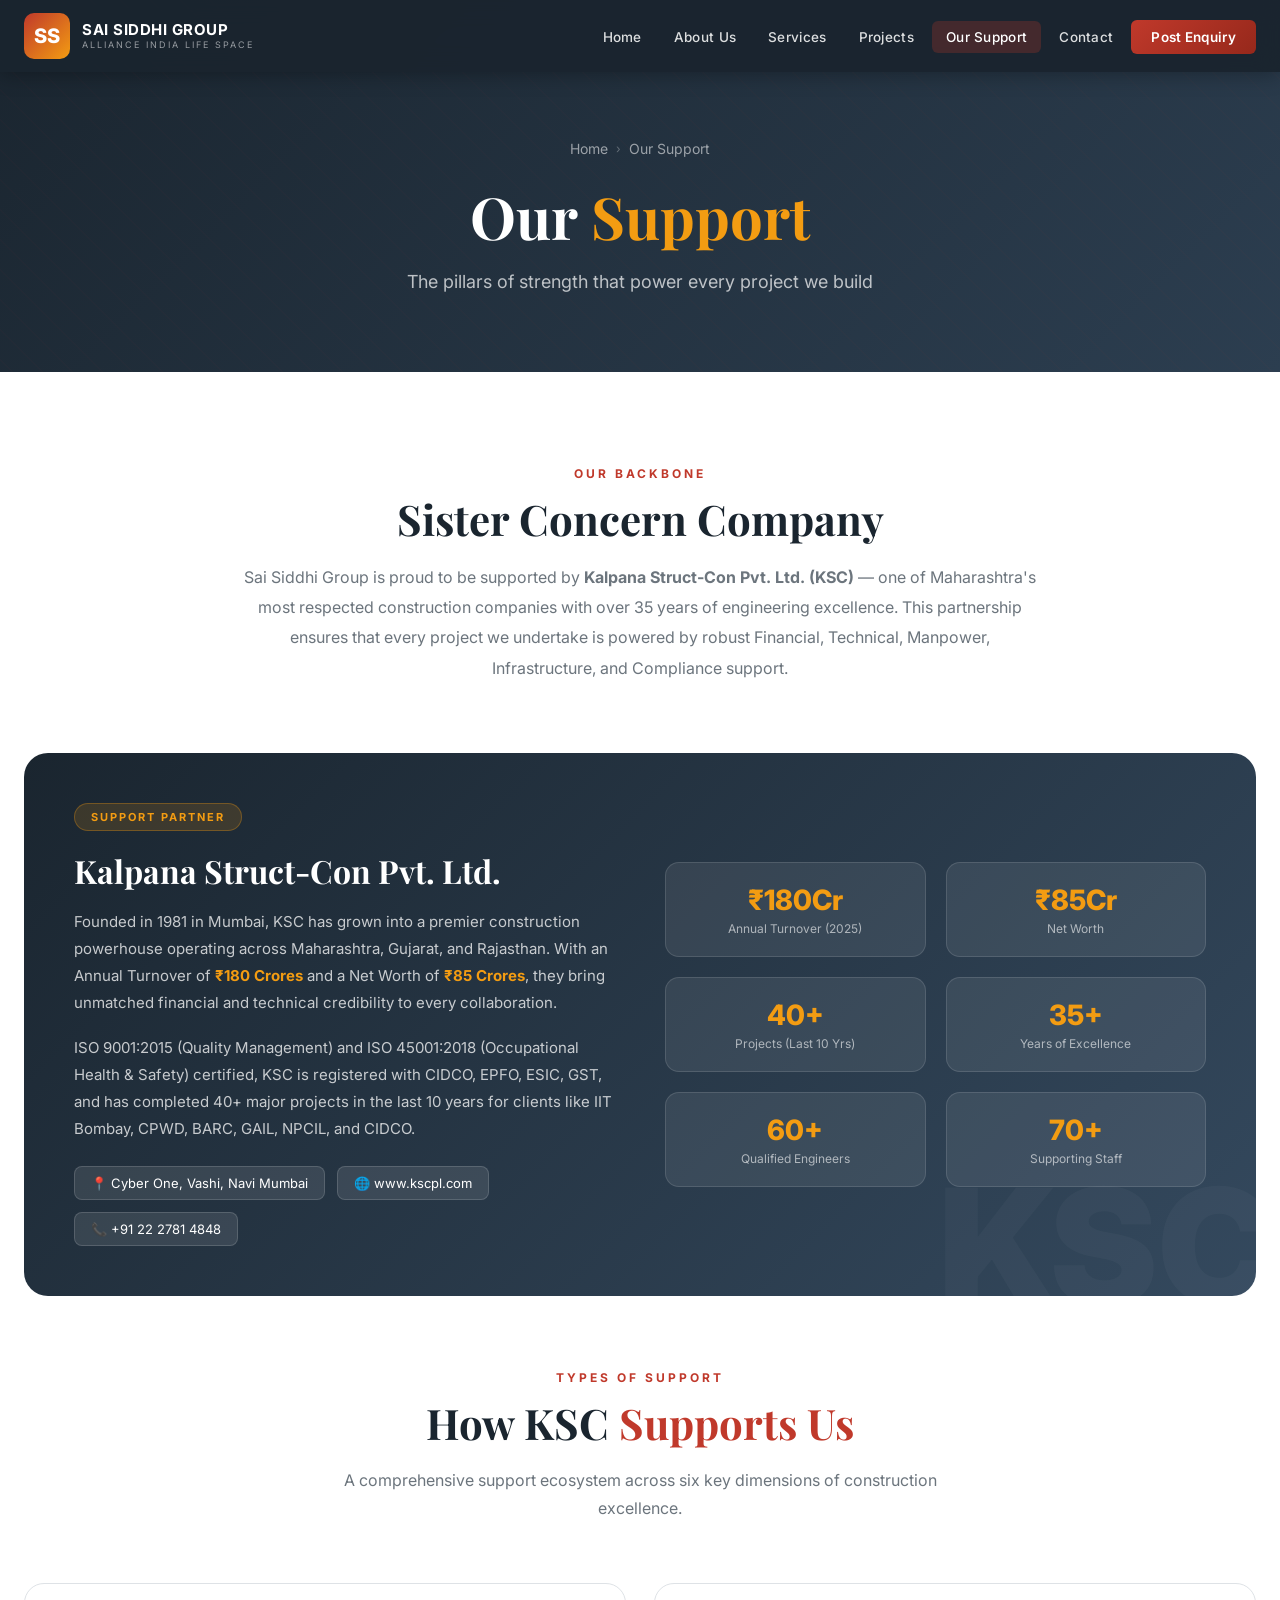
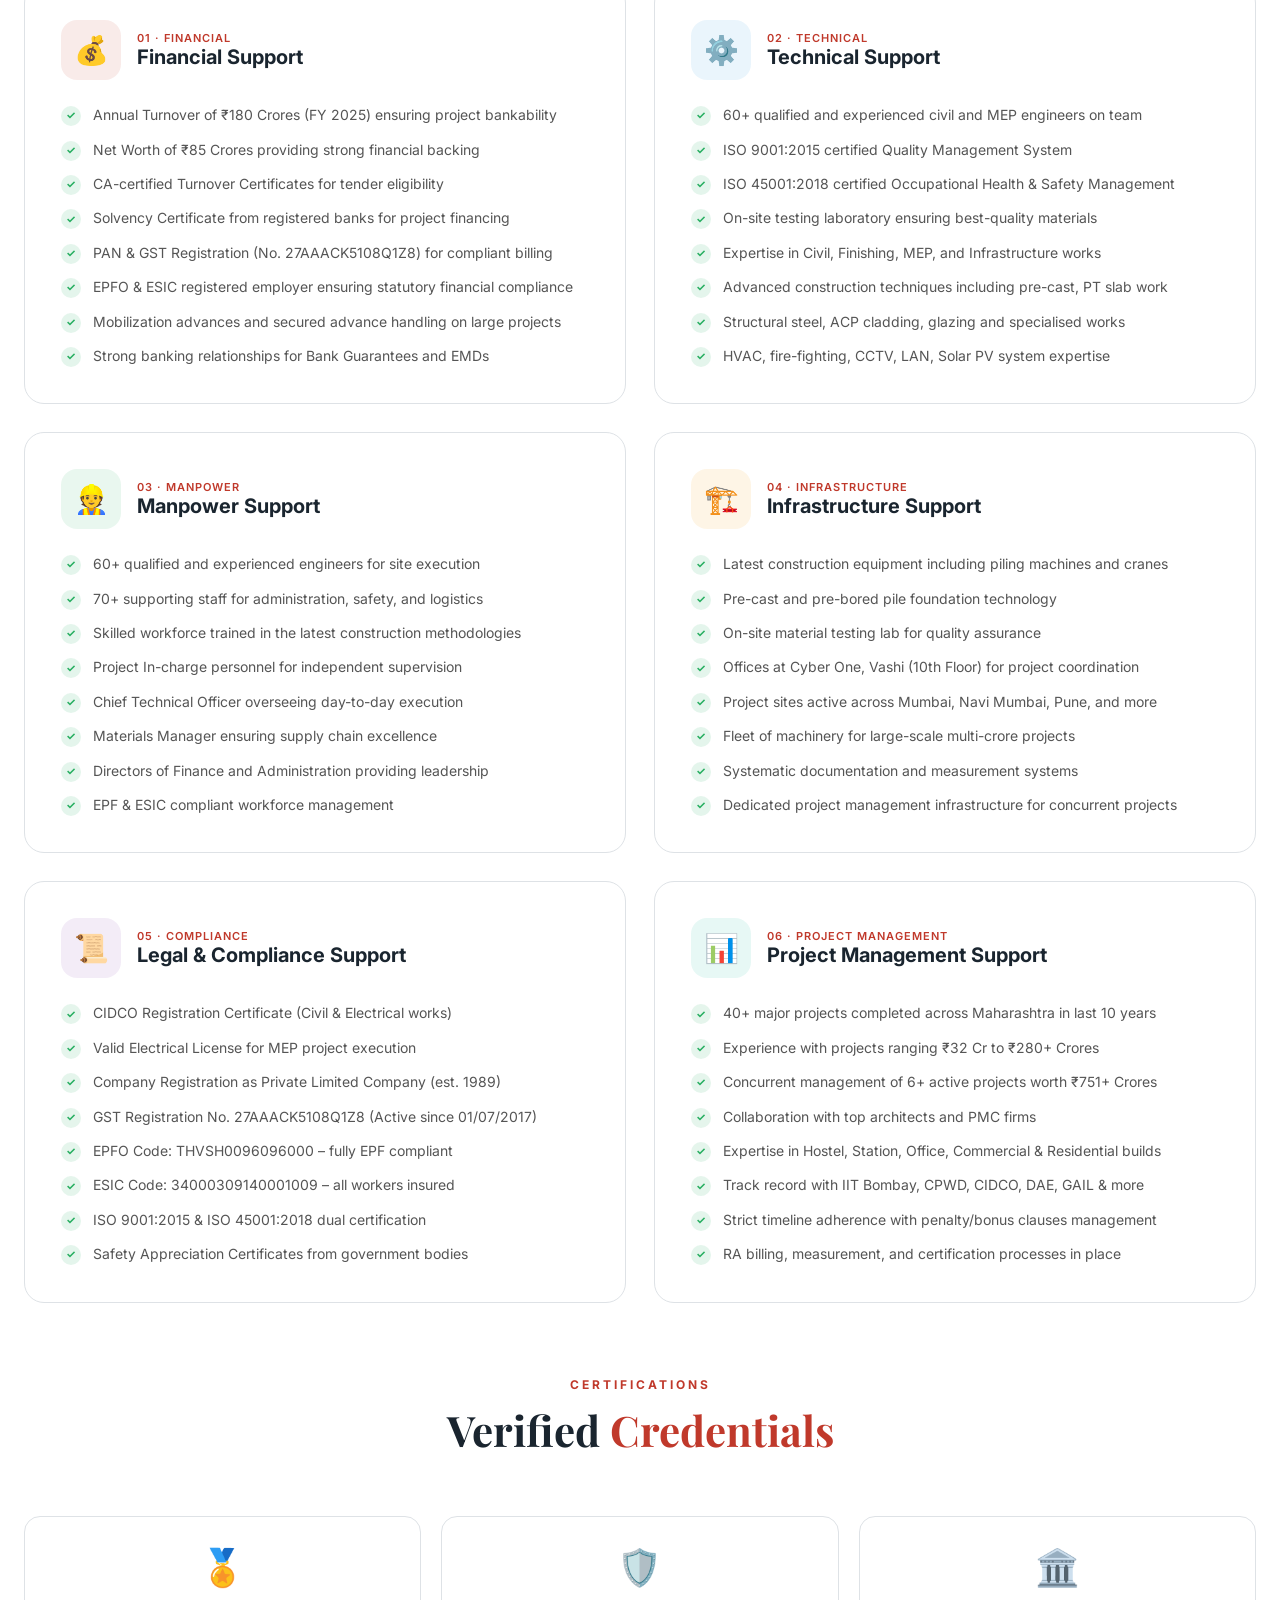
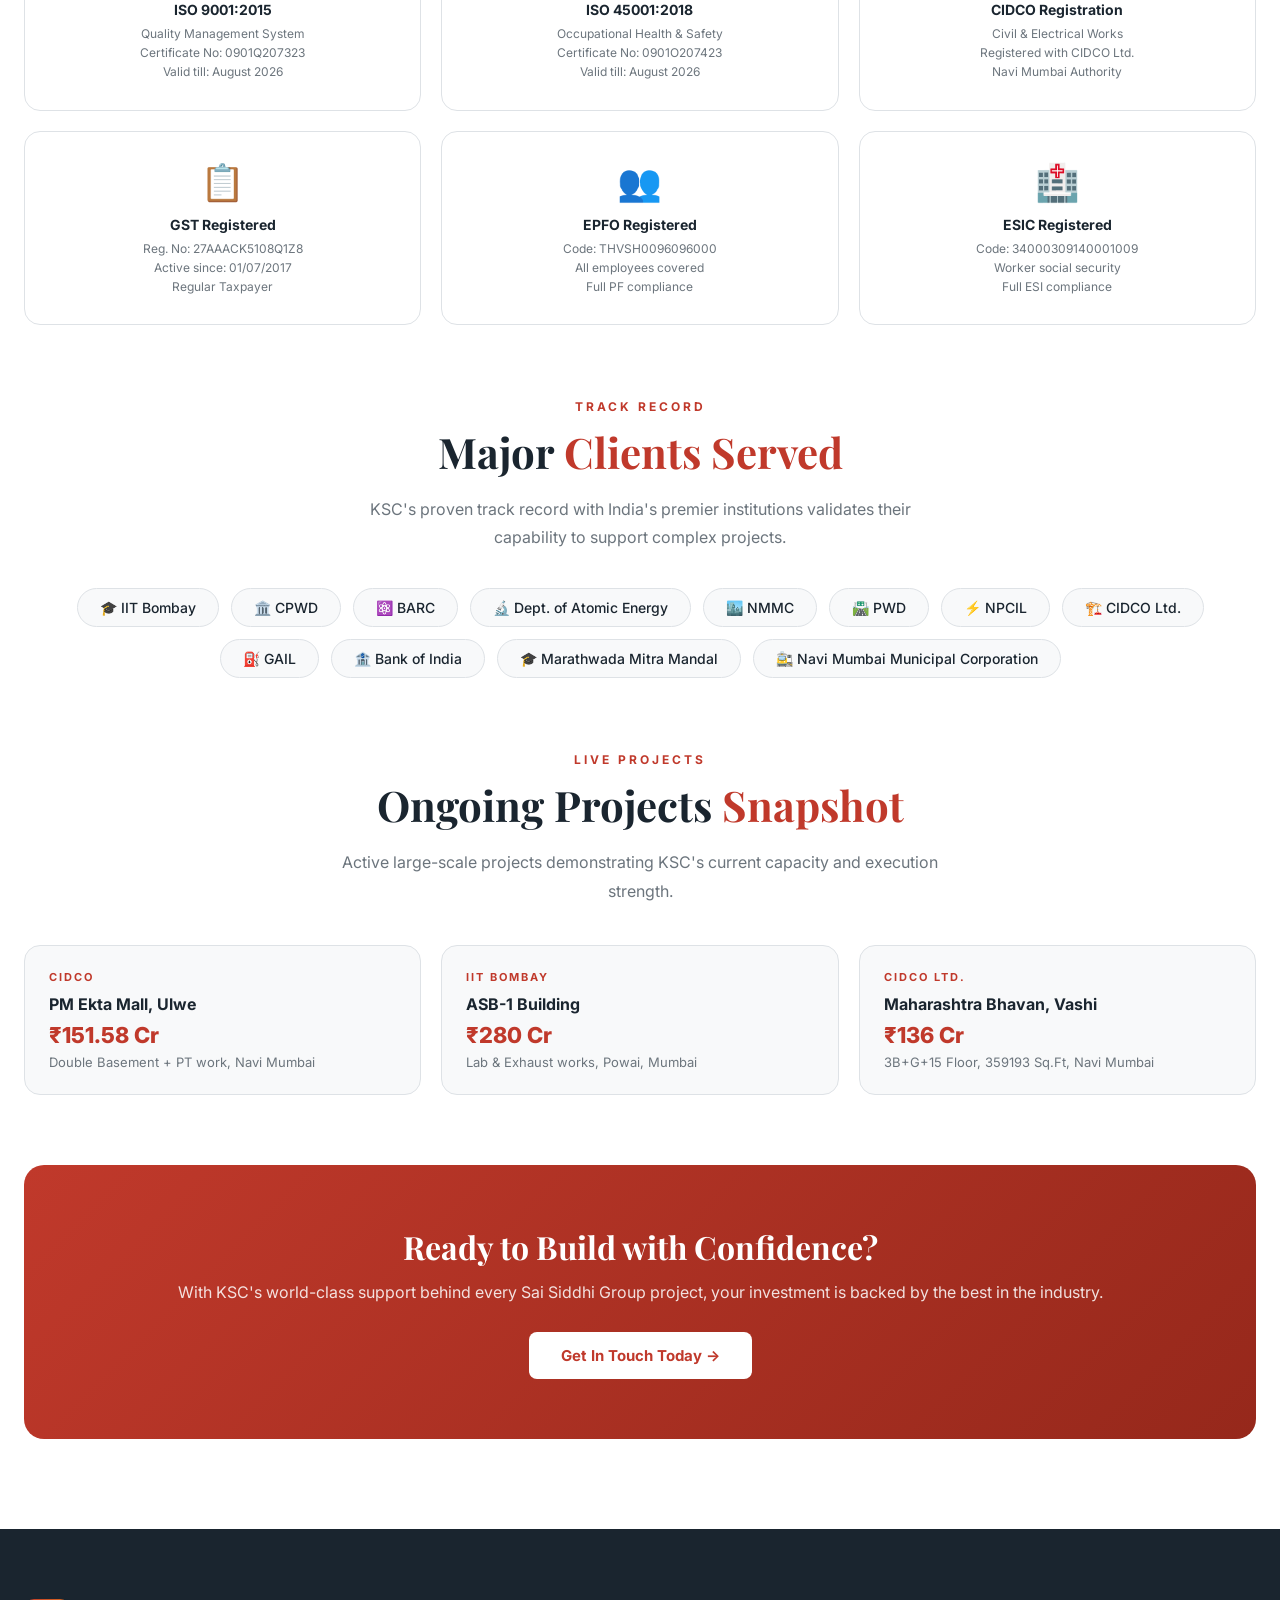
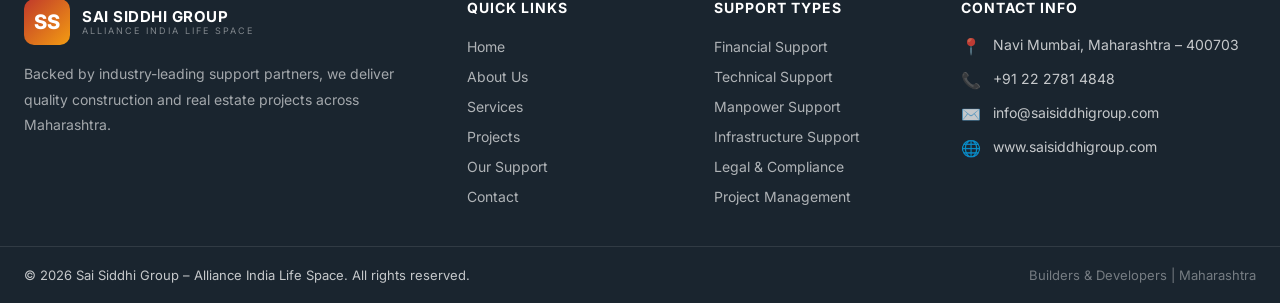
==== our-support.html @ 4871eac8 "initial" ====
<!DOCTYPE html>
<html lang="en">

<head>
  <meta charset="UTF-8" />
  <meta name="viewport" content="width=device-width, initial-scale=1.0" />
  <title>Our Support – Sai Siddhi Group</title>
  <meta name="description"
    content="Discover the world-class support backing Sai Siddhi Group – Kalpana Struct-Con Pvt. Ltd. provides Financial, Technical, Manpower, and Infrastructure support." />
  <link rel="stylesheet" href="style.css" />
</head>

<body>

  <!-- NAVBAR -->
  <nav class="navbar">
    <div class="nav-container">
      <a href="index.html" class="nav-logo">
        <div class="nav-logo-icon">SS</div>
        <div class="nav-logo-text">
          <span>SAI SIDDHI GROUP</span>
          <span>Alliance India Life Space</span>
        </div>
      </a>
      <ul class="nav-links">
        <li><a href="index.html">Home</a></li>
        <li><a href="index.html#about">About Us</a></li>
        <li><a href="index.html#services">Services</a></li>
        <li><a href="index.html#projects">Projects</a></li>
        <li><a href="our-support.html" class="active">Our Support</a></li>
        <li><a href="index.html#contact">Contact</a></li>
        <li><a href="index.html#contact" class="nav-btn">Post Enquiry</a></li>
      </ul>
    </div>
  </nav>

  <!-- PAGE HEADER -->
  <div class="page-header">
    <div class="breadcrumb">
      <a href="index.html">Home</a>
      <span>›</span>
      <a href="#">Our Support</a>
    </div>
    <h1>Our <span style="color:var(--accent);">Support</span></h1>
    <p>The pillars of strength that power every project we build</p>
  </div>

  <!-- INTRO -->
  <section class="section">
    <div class="container">
      <div class="support-intro">
        <div class="section-tag">Our Backbone</div>
        <h2 class="section-title">Sister Concern Company</span></h2>
        <p style="font-size:16px;color:var(--gray);line-height:1.9;margin-top:12px;">
          Sai Siddhi Group is proud to be supported by <strong>Kalpana Struct-Con Pvt. Ltd. (KSC)</strong> — one of
          Maharashtra's most respected construction companies with over 35 years of engineering excellence. This
          partnership ensures that every project we undertake is powered by robust Financial, Technical, Manpower,
          Infrastructure, and Compliance support.
        </p>
      </div>

      <!-- KSC HERO CARD -->
      <div class="ksc-hero">
        <div>
          <div
            style="display:inline-flex;align-items:center;gap:8px;background:rgba(243,156,18,0.15);border:1px solid rgba(243,156,18,0.3);border-radius:30px;padding:6px 16px;margin-bottom:18px;">
            <span
              style="font-size:11px;color:var(--accent);font-weight:700;letter-spacing:2px;text-transform:uppercase;">Support
              Partner</span>
          </div>
          <h2>Kalpana Struct-Con Pvt. Ltd.</h2>
          <p style="margin:12px 0 18px;">
            Founded in 1981 in Mumbai, KSC has grown into a premier construction powerhouse operating across
            Maharashtra, Gujarat, and Rajasthan. With an Annual Turnover of <strong style="color:var(--accent);">₹180
              Crores</strong> and a Net Worth of <strong style="color:var(--accent);">₹85 Crores</strong>, they bring
            unmatched financial and technical credibility to every collaboration.
          </p>
          <p>ISO 9001:2015 (Quality Management) and ISO 45001:2018 (Occupational Health &amp; Safety) certified, KSC is
            registered with CIDCO, EPFO, ESIC, GST, and has completed 40+ major projects in the last 10 years for
            clients like IIT Bombay, CPWD, BARC, GAIL, NPCIL, and CIDCO.</p>
          <div style="margin-top:24px;display:flex;gap:12px;flex-wrap:wrap;">
            <div
              style="background:rgba(255,255,255,0.1);border:1px solid rgba(255,255,255,0.15);border-radius:8px;padding:8px 16px;font-size:13px;">
              📍 Cyber One, Vashi, Navi Mumbai</div>
            <div
              style="background:rgba(255,255,255,0.1);border:1px solid rgba(255,255,255,0.15);border-radius:8px;padding:8px 16px;font-size:13px;">
              🌐 www.kscpl.com</div>
            <div
              style="background:rgba(255,255,255,0.1);border:1px solid rgba(255,255,255,0.15);border-radius:8px;padding:8px 16px;font-size:13px;">
              📞 +91 22 2781 4848</div>
          </div>
        </div>
        <div class="ksc-stats">
          <div class="ksc-stat">
            <div class="val">₹180Cr</div>
            <div class="lbl">Annual Turnover (2025)</div>
          </div>
          <div class="ksc-stat">
            <div class="val">₹85Cr</div>
            <div class="lbl">Net Worth</div>
          </div>
          <div class="ksc-stat">
            <div class="val">40+</div>
            <div class="lbl">Projects (Last 10 Yrs)</div>
          </div>
          <div class="ksc-stat">
            <div class="val">35+</div>
            <div class="lbl">Years of Excellence</div>
          </div>
          <div class="ksc-stat">
            <div class="val">60+</div>
            <div class="lbl">Qualified Engineers</div>
          </div>
          <div class="ksc-stat" style="grid-column:span 1;">
            <div class="val">70+</div>
            <div class="lbl">Supporting Staff</div>
          </div>
        </div>
      </div>

      <!-- SUPPORT CARDS -->
      <div class="section-header" style="text-align:center;">
        <div class="section-tag">Types of Support</div>
        <h2 class="section-title">How KSC <span class="accent">Supports Us</span></h2>
        <p class="section-desc" style="margin:0 auto;">A comprehensive support ecosystem across six key dimensions of
          construction excellence.</p>
      </div>

      <div class="support-grid">

        <!-- 1. Financial -->
        <div class="support-card">
          <div class="support-card-header">
            <div class="support-icon red">💰</div>
            <div>
              <div class="tag">01 · Financial</div>
              <h3>Financial Support</h3>
            </div>
          </div>
          <ul class="support-items">
            <li>Annual Turnover of ₹180 Crores (FY 2025) ensuring project bankability</li>
            <li>Net Worth of ₹85 Crores providing strong financial backing</li>
            <li>CA-certified Turnover Certificates for tender eligibility</li>
            <li>Solvency Certificate from registered banks for project financing</li>
            <li>PAN &amp; GST Registration (No. 27AAACK5108Q1Z8) for compliant billing</li>
            <li>EPFO &amp; ESIC registered employer ensuring statutory financial compliance</li>
            <li>Mobilization advances and secured advance handling on large projects</li>
            <li>Strong banking relationships for Bank Guarantees and EMDs</li>
          </ul>
        </div>

        <!-- 2. Technical -->
        <div class="support-card">
          <div class="support-card-header">
            <div class="support-icon blue">⚙️</div>
            <div>
              <div class="tag">02 · Technical</div>
              <h3>Technical Support</h3>
            </div>
          </div>
          <ul class="support-items">
            <li>60+ qualified and experienced civil and MEP engineers on team</li>
            <li>ISO 9001:2015 certified Quality Management System</li>
            <li>ISO 45001:2018 certified Occupational Health &amp; Safety Management</li>
            <li>On-site testing laboratory ensuring best-quality materials</li>
            <li>Expertise in Civil, Finishing, MEP, and Infrastructure works</li>
            <li>Advanced construction techniques including pre-cast, PT slab work</li>
            <li>Structural steel, ACP cladding, glazing and specialised works</li>
            <li>HVAC, fire-fighting, CCTV, LAN, Solar PV system expertise</li>
          </ul>
        </div>

        <!-- 3. Manpower -->
        <div class="support-card">
          <div class="support-card-header">
            <div class="support-icon green">👷</div>
            <div>
              <div class="tag">03 · Manpower</div>
              <h3>Manpower Support</h3>
            </div>
          </div>
          <ul class="support-items">
            <li>60+ qualified and experienced engineers for site execution</li>
            <li>70+ supporting staff for administration, safety, and logistics</li>
            <li>Skilled workforce trained in the latest construction methodologies</li>
            <li>Project In-charge personnel for independent supervision</li>
            <li>Chief Technical Officer overseeing day-to-day execution</li>
            <li>Materials Manager ensuring supply chain excellence</li>
            <li>Directors of Finance and Administration providing leadership</li>
            <li>EPF &amp; ESIC compliant workforce management</li>
          </ul>
        </div>

        <!-- 4. Infrastructure -->
        <div class="support-card">
          <div class="support-card-header">
            <div class="support-icon orange">🏗️</div>
            <div>
              <div class="tag">04 · Infrastructure</div>
              <h3>Infrastructure Support</h3>
            </div>
          </div>
          <ul class="support-items">
            <li>Latest construction equipment including piling machines and cranes</li>
            <li>Pre-cast and pre-bored pile foundation technology</li>
            <li>On-site material testing lab for quality assurance</li>
            <li>Offices at Cyber One, Vashi (10th Floor) for project coordination</li>
            <li>Project sites active across Mumbai, Navi Mumbai, Pune, and more</li>
            <li>Fleet of machinery for large-scale multi-crore projects</li>
            <li>Systematic documentation and measurement systems</li>
            <li>Dedicated project management infrastructure for concurrent projects</li>
          </ul>
        </div>

        <!-- 5. Legal & Compliance -->
        <div class="support-card">
          <div class="support-card-header">
            <div class="support-icon purple">📜</div>
            <div>
              <div class="tag">05 · Compliance</div>
              <h3>Legal &amp; Compliance Support</h3>
            </div>
          </div>
          <ul class="support-items">
            <li>CIDCO Registration Certificate (Civil &amp; Electrical works)</li>
            <li>Valid Electrical License for MEP project execution</li>
            <li>Company Registration as Private Limited Company (est. 1989)</li>
            <li>GST Registration No. 27AAACK5108Q1Z8 (Active since 01/07/2017)</li>
            <li>EPFO Code: THVSH0096096000 – fully EPF compliant</li>
            <li>ESIC Code: 34000309140001009 – all workers insured</li>
            <li>ISO 9001:2015 &amp; ISO 45001:2018 dual certification</li>
            <li>Safety Appreciation Certificates from government bodies</li>
          </ul>
        </div>

        <!-- 6. Project Management -->
        <div class="support-card">
          <div class="support-card-header">
            <div class="support-icon teal">📊</div>
            <div>
              <div class="tag">06 · Project Management</div>
              <h3>Project Management Support</h3>
            </div>
          </div>
          <ul class="support-items">
            <li>40+ major projects completed across Maharashtra in last 10 years</li>
            <li>Experience with projects ranging ₹32 Cr to ₹280+ Crores</li>
            <li>Concurrent management of 6+ active projects worth ₹751+ Crores</li>
            <li>Collaboration with top architects and PMC firms</li>
            <li>Expertise in Hostel, Station, Office, Commercial &amp; Residential builds</li>
            <li>Track record with IIT Bombay, CPWD, CIDCO, DAE, GAIL &amp; more</li>
            <li>Strict timeline adherence with penalty/bonus clauses management</li>
            <li>RA billing, measurement, and certification processes in place</li>
          </ul>
        </div>

      </div>

      <!-- CERTIFICATIONS -->
      <div class="section-header" style="text-align:center;margin-top:20px;">
        <div class="section-tag">Certifications</div>
        <h2 class="section-title">Verified <span class="accent">Credentials</span></h2>
      </div>
      <div class="certifications">
        <div class="cert-card">
          <div class="cert-icon">🏅</div>
          <h4>ISO 9001:2015</h4>
          <p>Quality Management System<br />Certificate No: 0901Q207323<br />Valid till: August 2026</p>
        </div>
        <div class="cert-card">
          <div class="cert-icon">🛡️</div>
          <h4>ISO 45001:2018</h4>
          <p>Occupational Health &amp; Safety<br />Certificate No: 0901O207423<br />Valid till: August 2026</p>
        </div>
        <div class="cert-card">
          <div class="cert-icon">🏛️</div>
          <h4>CIDCO Registration</h4>
          <p>Civil &amp; Electrical Works<br />Registered with CIDCO Ltd.<br />Navi Mumbai Authority</p>
        </div>
        <div class="cert-card">
          <div class="cert-icon">📋</div>
          <h4>GST Registered</h4>
          <p>Reg. No: 27AAACK5108Q1Z8<br />Active since: 01/07/2017<br />Regular Taxpayer</p>
        </div>
        <div class="cert-card">
          <div class="cert-icon">👥</div>
          <h4>EPFO Registered</h4>
          <p>Code: THVSH0096096000<br />All employees covered<br />Full PF compliance</p>
        </div>
        <div class="cert-card">
          <div class="cert-icon">🏥</div>
          <h4>ESIC Registered</h4>
          <p>Code: 34000309140001009<br />Worker social security<br />Full ESI compliance</p>
        </div>
      </div>

      <!-- KEY CLIENTS -->
      <div class="clients-section-title">
        <div class="section-tag">Track Record</div>
        <h2 class="section-title">Major <span class="accent">Clients Served</span></h2>
        <p class="section-desc" style="margin:0 auto 32px;">KSC's proven track record with India's premier institutions
          validates their capability to support complex projects.</p>
      </div>
      <div class="clients-tags">
        <div class="client-tag">🎓 IIT Bombay</div>
        <div class="client-tag">🏛️ CPWD</div>
        <div class="client-tag">⚛️ BARC</div>
        <div class="client-tag">🔬 Dept. of Atomic Energy</div>
        <div class="client-tag">🏙️ NMMC</div>
        <div class="client-tag">🛣️ PWD</div>
        <div class="client-tag">⚡ NPCIL</div>
        <div class="client-tag">🏗️ CIDCO Ltd.</div>
        <div class="client-tag">⛽ GAIL</div>
        <div class="client-tag">🏦 Bank of India</div>
        <div class="client-tag">🎓 Marathwada Mitra Mandal</div>
        <div class="client-tag">🚉 Navi Mumbai Municipal Corporation</div>
      </div>

      <!-- ONGOING PROJECTS HIGHLIGHT -->
      <div style="margin-top:70px;">
        <div style="text-align:center;margin-bottom:40px;">
          <div class="section-tag">Live Projects</div>
          <h2 class="section-title">Ongoing Projects <span class="accent">Snapshot</span></h2>
          <p class="section-desc" style="margin:0 auto;">Active large-scale projects demonstrating KSC's current
            capacity and execution strength.</p>
        </div>
        <div style="display:grid;grid-template-columns:repeat(3,1fr);gap:20px;">
          <div
            style="background:var(--light);border:1px solid var(--border);border-radius:16px;padding:24px;transition:all 0.3s;"
            onmouseover="this.style.borderColor='var(--primary)';this.style.boxShadow='0 8px 25px rgba(192,57,43,0.1)'"
            onmouseout="this.style.borderColor='var(--border)';this.style.boxShadow='none'">
            <div
              style="font-size:11px;color:var(--primary);font-weight:700;letter-spacing:2px;text-transform:uppercase;margin-bottom:10px;">
              CIDCO</div>
            <h4 style="font-size:16px;font-weight:700;margin-bottom:8px;color:var(--secondary);">PM Ekta Mall, Ulwe</h4>
            <div style="font-size:22px;font-weight:800;color:var(--primary);margin-bottom:6px;">₹151.58 Cr</div>
            <p style="font-size:13px;color:var(--gray);">Double Basement + PT work, Navi Mumbai</p>
          </div>
          <div
            style="background:var(--light);border:1px solid var(--border);border-radius:16px;padding:24px;transition:all 0.3s;"
            onmouseover="this.style.borderColor='var(--primary)';this.style.boxShadow='0 8px 25px rgba(192,57,43,0.1)'"
            onmouseout="this.style.borderColor='var(--border)';this.style.boxShadow='none'">
            <div
              style="font-size:11px;color:var(--primary);font-weight:700;letter-spacing:2px;text-transform:uppercase;margin-bottom:10px;">
              IIT BOMBAY</div>
            <h4 style="font-size:16px;font-weight:700;margin-bottom:8px;color:var(--secondary);">ASB-1 Building</h4>
            <div style="font-size:22px;font-weight:800;color:var(--primary);margin-bottom:6px;">₹280 Cr</div>
            <p style="font-size:13px;color:var(--gray);">Lab &amp; Exhaust works, Powai, Mumbai</p>
          </div>
          <div
            style="background:var(--light);border:1px solid var(--border);border-radius:16px;padding:24px;transition:all 0.3s;"
            onmouseover="this.style.borderColor='var(--primary)';this.style.boxShadow='0 8px 25px rgba(192,57,43,0.1)'"
            onmouseout="this.style.borderColor='var(--border)';this.style.boxShadow='none'">
            <div
              style="font-size:11px;color:var(--primary);font-weight:700;letter-spacing:2px;text-transform:uppercase;margin-bottom:10px;">
              CIDCO Ltd.</div>
            <h4 style="font-size:16px;font-weight:700;margin-bottom:8px;color:var(--secondary);">Maharashtra Bhavan,
              Vashi</h4>
            <div style="font-size:22px;font-weight:800;color:var(--primary);margin-bottom:6px;">₹136 Cr</div>
            <p style="font-size:13px;color:var(--gray);">3B+G+15 Floor, 359193 Sq.Ft, Navi Mumbai</p>
          </div>
        </div>
      </div>

      <!-- CTA BANNER -->
      <div class="cta-banner">
        <h2>Ready to Build with Confidence?</h2>
        <p>With KSC's world-class support behind every Sai Siddhi Group project, your investment is backed by the best
          in the industry.</p>
        <a href="index.html#contact" class="btn-white">Get In Touch Today →</a>
      </div>

    </div>
  </section>

  <!-- FOOTER -->
  <footer class="footer">
    <div class="footer-main">
      <div class="footer-brand">
        <div style="display:flex;align-items:center;gap:12px;">
          <div class="nav-logo-icon">SS</div>
          <div class="nav-logo-text">
            <span style="color:white;">SAI SIDDHI GROUP</span>
            <span style="color:rgba(255,255,255,0.45);">Alliance India Life Space</span>
          </div>
        </div>
        <p style="margin-top:16px;font-size:14px;line-height:1.8;color:rgba(255,255,255,0.6);">Backed by
          industry-leading support partners, we deliver quality construction and real estate projects across
          Maharashtra.</p>
      </div>
      <div class="footer-col">
        <h4>Quick Links</h4>
        <ul>
          <li><a href="index.html">Home</a></li>
          <li><a href="index.html#about">About Us</a></li>
          <li><a href="index.html#services">Services</a></li>
          <li><a href="index.html#projects">Projects</a></li>
          <li><a href="our-support.html">Our Support</a></li>
          <li><a href="index.html#contact">Contact</a></li>
        </ul>
      </div>
      <div class="footer-col">
        <h4>Support Types</h4>
        <ul>
          <li><a href="#">Financial Support</a></li>
          <li><a href="#">Technical Support</a></li>
          <li><a href="#">Manpower Support</a></li>
          <li><a href="#">Infrastructure Support</a></li>
          <li><a href="#">Legal &amp; Compliance</a></li>
          <li><a href="#">Project Management</a></li>
        </ul>
      </div>
      <div class="footer-col">
        <h4>Contact Info</h4>
        <div class="footer-contact-item"><span>📍</span><span>Navi Mumbai, Maharashtra – 400703</span></div>
        <div class="footer-contact-item"><span>📞</span><span>+91 22 2781 4848</span></div>
        <div class="footer-contact-item"><span>✉️</span><span>info@saisiddhigroup.com</span></div>
        <div class="footer-contact-item"><span>🌐</span><span>www.saisiddhigroup.com</span></div>
      </div>
    </div>
    <div class="footer-bottom">
      <span>© 2026 Sai Siddhi Group – Alliance India Life Space. All rights reserved.</span>
      <span style="color:rgba(255,255,255,0.4);">Builders &amp; Developers | Maharashtra</span>
    </div>
  </footer>

</body>

</html>
---- style.css ----
@import url('https://fonts.googleapis.com/css2?family=Inter:wght@300;400;500;600;700;800&family=Playfair+Display:wght@700;800&display=swap');

*, *::before, *::after { box-sizing: border-box; margin: 0; padding: 0; }

:root {
  --primary: #c0392b;
  --primary-dark: #96281b;
  --primary-light: #e74c3c;
  --secondary: #1a252f;
  --secondary-light: #2c3e50;
  --accent: #f39c12;
  --gold: #d4a017;
  --white: #ffffff;
  --light: #f8f9fa;
  --gray: #6c757d;
  --border: #dee2e6;
  --shadow: 0 4px 20px rgba(0,0,0,0.12);
  --shadow-lg: 0 10px 40px rgba(0,0,0,0.18);
  --radius: 8px;
  --radius-lg: 16px;
  --transition: all 0.3s ease;
}

html { scroll-behavior: smooth; }
body { font-family: 'Inter', sans-serif; color: var(--secondary); background: var(--white); overflow-x: hidden; }

/* ── NAV ── */
.navbar {
  position: fixed; top: 0; width: 100%; z-index: 1000;
  background: rgba(26,37,47,0.97); backdrop-filter: blur(12px);
  box-shadow: 0 2px 20px rgba(0,0,0,0.3);
  transition: var(--transition);
}
.nav-container { max-width: 1280px; margin: 0 auto; padding: 0 24px; display: flex; align-items: center; justify-content: space-between; height: 72px; }
.nav-logo { display: flex; align-items: center; gap: 12px; text-decoration: none; }
.nav-logo-icon { width: 46px; height: 46px; background: linear-gradient(135deg, var(--primary), var(--accent)); border-radius: 10px; display: flex; align-items: center; justify-content: center; font-size: 20px; font-weight: 800; color: white; }
.nav-logo-text { display: flex; flex-direction: column; }
.nav-logo-text span:first-child { font-size: 15px; font-weight: 700; color: white; line-height: 1.1; letter-spacing: 0.5px; }
.nav-logo-text span:last-child { font-size: 9px; color: rgba(255,255,255,0.55); letter-spacing: 2px; text-transform: uppercase; }
.nav-links { display: flex; align-items: center; gap: 4px; list-style: none; }
.nav-links a { color: rgba(255,255,255,0.85); text-decoration: none; padding: 8px 14px; border-radius: 6px; font-size: 13.5px; font-weight: 500; transition: var(--transition); letter-spacing: 0.3px; }
.nav-links a:hover, .nav-links a.active { color: white; background: rgba(192,57,43,0.25); }
.nav-btn { background: linear-gradient(135deg, var(--primary), var(--primary-dark)); color: white !important; padding: 9px 20px !important; border-radius: 6px !important; font-weight: 600 !important; }
.nav-btn:hover { background: linear-gradient(135deg, var(--primary-light), var(--primary)) !important; transform: translateY(-1px); box-shadow: 0 4px 15px rgba(192,57,43,0.4); }

/* ── HERO ── */
.hero { height: 100vh; min-height: 600px; position: relative; display: flex; align-items: center; overflow: hidden; }
.hero-bg { position: absolute; inset: 0; background: linear-gradient(135deg, #1a252f 0%, #2c3e50 40%, #1a252f 100%); }
.hero-pattern { position: absolute; inset: 0; opacity: 0.06; background-image: repeating-linear-gradient(0deg, transparent, transparent 40px, rgba(192,57,43,0.5) 40px, rgba(192,57,43,0.5) 41px), repeating-linear-gradient(90deg, transparent, transparent 40px, rgba(192,57,43,0.5) 40px, rgba(192,57,43,0.5) 41px); }
.hero-overlay { position: absolute; inset: 0; background: linear-gradient(to right, rgba(26,37,47,0.92) 55%, rgba(26,37,47,0.3)); }
.hero-content { position: relative; z-index: 2; max-width: 1280px; margin: 0 auto; padding: 0 24px; display: grid; grid-template-columns: 1fr 1fr; gap: 60px; align-items: center; width: 100%; }
.hero-badge { display: inline-flex; align-items: center; gap: 8px; background: rgba(192,57,43,0.2); border: 1px solid rgba(192,57,43,0.4); border-radius: 30px; padding: 6px 16px; margin-bottom: 20px; }
.hero-badge span { font-size: 12px; color: #e74c3c; font-weight: 600; letter-spacing: 1.5px; text-transform: uppercase; }
.hero-badge::before { content: '●'; color: #e74c3c; font-size: 8px; animation: pulse 2s infinite; }
@keyframes pulse { 0%,100%{opacity:1} 50%{opacity:0.4} }
.hero h1 { font-family: 'Playfair Display', serif; font-size: clamp(38px,5vw,60px); color: white; line-height: 1.15; margin-bottom: 20px; }
.hero h1 .highlight { background: linear-gradient(135deg, #e74c3c, #f39c12); -webkit-background-clip: text; -webkit-text-fill-color: transparent; background-clip: text; }
.hero-desc { font-size: 16px; color: rgba(255,255,255,0.72); line-height: 1.8; margin-bottom: 36px; max-width: 500px; }
.hero-actions { display: flex; gap: 16px; flex-wrap: wrap; }
.btn-primary { background: linear-gradient(135deg, var(--primary), var(--primary-dark)); color: white; padding: 14px 32px; border-radius: 8px; font-weight: 600; font-size: 15px; text-decoration: none; border: none; cursor: pointer; transition: var(--transition); display: inline-flex; align-items: center; gap: 8px; }
.btn-primary:hover { transform: translateY(-2px); box-shadow: 0 8px 25px rgba(192,57,43,0.45); }
.btn-outline { background: transparent; color: white; padding: 14px 32px; border-radius: 8px; font-weight: 600; font-size: 15px; text-decoration: none; border: 2px solid rgba(255,255,255,0.35); cursor: pointer; transition: var(--transition); display: inline-flex; align-items: center; gap: 8px; }
.btn-outline:hover { border-color: var(--primary); color: var(--primary); }
.hero-stats { display: grid; grid-template-columns: repeat(2,1fr); gap: 20px; }
.hero-stat-card { background: rgba(255,255,255,0.06); border: 1px solid rgba(255,255,255,0.1); border-radius: 14px; padding: 24px; backdrop-filter: blur(8px); transition: var(--transition); }
.hero-stat-card:hover { background: rgba(192,57,43,0.15); border-color: rgba(192,57,43,0.35); transform: translateY(-3px); }
.hero-stat-card .num { font-size: 36px; font-weight: 800; color: white; line-height: 1; }
.hero-stat-card .num span { color: var(--accent); }
.hero-stat-card .label { font-size: 13px; color: rgba(255,255,255,0.6); margin-top: 6px; }

/* ── SECTIONS ── */
.section { padding: 90px 24px; }
.section-alt { background: var(--light); }
.container { max-width: 1280px; margin: 0 auto; }
.section-tag { display: inline-block; font-size: 12px; font-weight: 700; color: var(--primary); text-transform: uppercase; letter-spacing: 3px; margin-bottom: 12px; }
.section-title { font-family: 'Playfair Display', serif; font-size: clamp(28px,4vw,42px); color: var(--secondary); margin-bottom: 16px; line-height: 1.25; }
.section-title .accent { color: var(--primary); }
.section-desc { font-size: 16px; color: var(--gray); line-height: 1.8; max-width: 600px; }
.section-header { margin-bottom: 60px; }

/* ── ABOUT ── */
.about-grid { display: grid; grid-template-columns: 1fr 1fr; gap: 80px; align-items: center; }
.about-visual { position: relative; }
.about-img-placeholder { width: 100%; aspect-ratio: 4/3; background: linear-gradient(135deg, var(--secondary) 0%, var(--secondary-light) 100%); border-radius: 20px; overflow: hidden; position: relative; display: flex; align-items: center; justify-content: center; }
.about-img-icon { font-size: 80px; opacity: 0.15; }
.about-badge { position: absolute; bottom: -20px; right: -20px; background: linear-gradient(135deg, var(--primary), var(--primary-dark)); color: white; padding: 20px 24px; border-radius: 14px; box-shadow: var(--shadow-lg); }
.about-badge .big { font-size: 32px; font-weight: 800; }
.about-badge .small { font-size: 12px; opacity: 0.85; }
.about-points { display: flex; flex-direction: column; gap: 20px; margin-top: 30px; }
.about-point { display: flex; align-items: flex-start; gap: 14px; }
.about-point-icon { width: 42px; height: 42px; border-radius: 10px; background: rgba(192,57,43,0.1); display: flex; align-items: center; justify-content: center; font-size: 18px; flex-shrink: 0; }
.about-point h4 { font-size: 15px; font-weight: 600; margin-bottom: 4px; color: var(--secondary); }
.about-point p { font-size: 14px; color: var(--gray); line-height: 1.6; }

/* ── SERVICES ── */
.services-grid { display: grid; grid-template-columns: repeat(3,1fr); gap: 28px; }
.service-card { background: white; border: 1px solid var(--border); border-radius: var(--radius-lg); padding: 36px 28px; transition: var(--transition); position: relative; overflow: hidden; }
.service-card::before { content: ''; position: absolute; top: 0; left: 0; width: 100%; height: 4px; background: linear-gradient(90deg, var(--primary), var(--accent)); transform: scaleX(0); transition: var(--transition); transform-origin: left; }
.service-card:hover { transform: translateY(-6px); box-shadow: var(--shadow-lg); border-color: transparent; }
.service-card:hover::before { transform: scaleX(1); }
.service-icon { width: 58px; height: 58px; border-radius: 14px; background: linear-gradient(135deg, rgba(192,57,43,0.1), rgba(243,156,18,0.1)); display: flex; align-items: center; justify-content: center; font-size: 26px; margin-bottom: 20px; }
.service-card h3 { font-size: 18px; font-weight: 700; margin-bottom: 10px; color: var(--secondary); }
.service-card p { font-size: 14px; color: var(--gray); line-height: 1.7; }

/* ── CLIENTS ── */
.clients-track { overflow: hidden; position: relative; }
.clients-list { display: flex; gap: 40px; animation: scroll 22s linear infinite; }
.client-chip { flex-shrink: 0; background: white; border: 1px solid var(--border); border-radius: 50px; padding: 10px 24px; font-size: 14px; font-weight: 600; color: var(--secondary); white-space: nowrap; transition: var(--transition); }
.client-chip:hover { border-color: var(--primary); color: var(--primary); }
@keyframes scroll { from{transform:translateX(0)} to{transform:translateX(-50%)} }

/* ── FOOTER ── */
.footer { background: var(--secondary); color: rgba(255,255,255,0.75); }
.footer-main { padding: 70px 24px 40px; max-width: 1280px; margin: 0 auto; display: grid; grid-template-columns: 2fr 1fr 1fr 1.5fr; gap: 50px; }
.footer-brand p { font-size: 14px; line-height: 1.8; margin-top: 14px; }
.footer-col h4 { color: white; font-size: 14px; font-weight: 700; letter-spacing: 1px; text-transform: uppercase; margin-bottom: 20px; }
.footer-col ul { list-style: none; display: flex; flex-direction: column; gap: 10px; }
.footer-col ul a { color: rgba(255,255,255,0.65); text-decoration: none; font-size: 14px; transition: var(--transition); }
.footer-col ul a:hover { color: var(--primary); padding-left: 4px; }
.footer-contact-item { display: flex; gap: 12px; align-items: flex-start; margin-bottom: 14px; font-size: 14px; }
.footer-contact-item span:first-child { font-size: 16px; }
.footer-bottom { border-top: 1px solid rgba(255,255,255,0.1); padding: 20px 24px; max-width: 1280px; margin: 0 auto; display: flex; justify-content: space-between; align-items: center; font-size: 13px; }

/* ── PAGE HEADER ── */
.page-header { background: linear-gradient(135deg, var(--secondary) 0%, var(--secondary-light) 100%); padding: 140px 24px 80px; text-align: center; position: relative; overflow: hidden; }
.page-header::before { content: ''; position: absolute; inset: 0; opacity: 0.05; background-image: repeating-linear-gradient(45deg, rgba(192,57,43,0.5) 0, rgba(192,57,43,0.5) 1px, transparent 0, transparent 50%); background-size: 30px 30px; }
.page-header h1 { font-family: 'Playfair Display', serif; font-size: clamp(36px,5vw,58px); color: white; position: relative; }
.page-header p { font-size: 18px; color: rgba(255,255,255,0.7); margin-top: 16px; position: relative; }
.breadcrumb { display: flex; gap: 8px; justify-content: center; align-items: center; margin-bottom: 20px; position: relative; }
.breadcrumb a { color: rgba(255,255,255,0.55); font-size: 14px; text-decoration: none; }
.breadcrumb a:hover { color: var(--accent); }
.breadcrumb span { color: rgba(255,255,255,0.3); font-size: 12px; }

/* ── SUPPORT PAGE ── */
.support-intro { text-align: center; max-width: 800px; margin: 0 auto 70px; }
.ksc-hero { background: linear-gradient(135deg, var(--secondary) 0%, #34495e 100%); border-radius: 24px; padding: 50px; display: grid; grid-template-columns: 1fr 1fr; gap: 50px; align-items: center; margin-bottom: 70px; color: white; overflow: hidden; position: relative; }
.ksc-hero::after { content: 'KSC'; position: absolute; right: -20px; bottom: -30px; font-size: 160px; font-weight: 900; color: rgba(255,255,255,0.03); line-height: 1; }
.ksc-hero h2 { font-family: 'Playfair Display', serif; font-size: 32px; margin-bottom: 16px; }
.ksc-hero p { color: rgba(255,255,255,0.75); line-height: 1.8; font-size: 15px; }
.ksc-stats { display: grid; grid-template-columns: repeat(2,1fr); gap: 20px; }
.ksc-stat { background: rgba(255,255,255,0.08); border: 1px solid rgba(255,255,255,0.12); border-radius: 14px; padding: 20px; text-align: center; }
.ksc-stat .val { font-size: 28px; font-weight: 800; color: var(--accent); }
.ksc-stat .lbl { font-size: 12px; color: rgba(255,255,255,0.6); margin-top: 4px; }

.support-grid { display: grid; grid-template-columns: repeat(2,1fr); gap: 28px; margin-bottom: 70px; }
.support-card { background: white; border: 1px solid var(--border); border-radius: 20px; padding: 36px; transition: var(--transition); position: relative; overflow: hidden; }
.support-card::after { content: ''; position: absolute; bottom: 0; left: 0; right: 0; height: 3px; background: linear-gradient(90deg, var(--primary), var(--accent)); transform: scaleX(0); transition: var(--transition); transform-origin: left; }
.support-card:hover { box-shadow: var(--shadow-lg); transform: translateY(-4px); border-color: transparent; }
.support-card:hover::after { transform: scaleX(1); }
.support-card-header { display: flex; align-items: center; gap: 16px; margin-bottom: 24px; }
.support-icon { width: 60px; height: 60px; border-radius: 16px; display: flex; align-items: center; justify-content: center; font-size: 28px; }
.support-icon.red { background: rgba(192,57,43,0.1); }
.support-icon.blue { background: rgba(52,152,219,0.1); }
.support-icon.green { background: rgba(39,174,96,0.1); }
.support-icon.orange { background: rgba(243,156,18,0.1); }
.support-icon.purple { background: rgba(142,68,173,0.1); }
.support-icon.teal { background: rgba(26,188,156,0.1); }
.support-card h3 { font-size: 20px; font-weight: 700; color: var(--secondary); }
.support-card .tag { font-size: 11px; color: var(--primary); font-weight: 600; letter-spacing: 1px; text-transform: uppercase; }
.support-items { list-style: none; display: flex; flex-direction: column; gap: 12px; }
.support-items li { display: flex; align-items: flex-start; gap: 12px; font-size: 14px; color: #555; line-height: 1.6; }
.support-items li::before { content: '✓'; width: 20px; height: 20px; border-radius: 50%; background: rgba(39,174,96,0.12); color: #27ae60; font-size: 11px; font-weight: 700; display: flex; align-items: center; justify-content: center; flex-shrink: 0; margin-top: 2px; }

.certifications { display: grid; grid-template-columns: repeat(3,1fr); gap: 20px; margin-bottom: 70px; }
.cert-card { background: white; border: 1px solid var(--border); border-radius: 16px; padding: 28px 22px; text-align: center; transition: var(--transition); }
.cert-card:hover { border-color: var(--primary); box-shadow: 0 8px 30px rgba(192,57,43,0.12); }
.cert-card .cert-icon { font-size: 36px; margin-bottom: 12px; }
.cert-card h4 { font-size: 14px; font-weight: 700; color: var(--secondary); margin-bottom: 6px; }
.cert-card p { font-size: 12px; color: var(--gray); line-height: 1.6; }

.clients-section-title { text-align: center; margin-bottom: 36px; }
.clients-tags { display: flex; flex-wrap: wrap; gap: 12px; justify-content: center; }
.client-tag { background: var(--light); border: 1px solid var(--border); border-radius: 50px; padding: 10px 22px; font-size: 14px; font-weight: 500; color: var(--secondary); transition: var(--transition); }
.client-tag:hover { background: var(--primary); color: white; border-color: var(--primary); }

.cta-banner { background: linear-gradient(135deg, var(--primary), var(--primary-dark)); border-radius: 20px; padding: 60px 50px; text-align: center; color: white; margin-top: 70px; }
.cta-banner h2 { font-family: 'Playfair Display', serif; font-size: 32px; margin-bottom: 14px; }
.cta-banner p { font-size: 16px; opacity: 0.85; margin-bottom: 30px; }
.btn-white { background: white; color: var(--primary); padding: 14px 32px; border-radius: 8px; font-weight: 700; font-size: 15px; text-decoration: none; display: inline-block; transition: var(--transition); }
.btn-white:hover { transform: translateY(-2px); box-shadow: 0 8px 25px rgba(0,0,0,0.2); }

@media(max-width:900px) {
  .hero-content, .about-grid, .ksc-hero, .support-grid { grid-template-columns: 1fr; }
  .services-grid { grid-template-columns: repeat(2,1fr); }
  .certifications { grid-template-columns: repeat(2,1fr); }
  .footer-main { grid-template-columns: 1fr 1fr; }
  .hero-stats { margin-top: 40px; }
  .nav-links { display: none; }
}
@media(max-width:600px) {
  .services-grid, .certifications, .footer-main { grid-template-columns: 1fr; }
  .ksc-stats { grid-template-columns: repeat(2,1fr); }
}
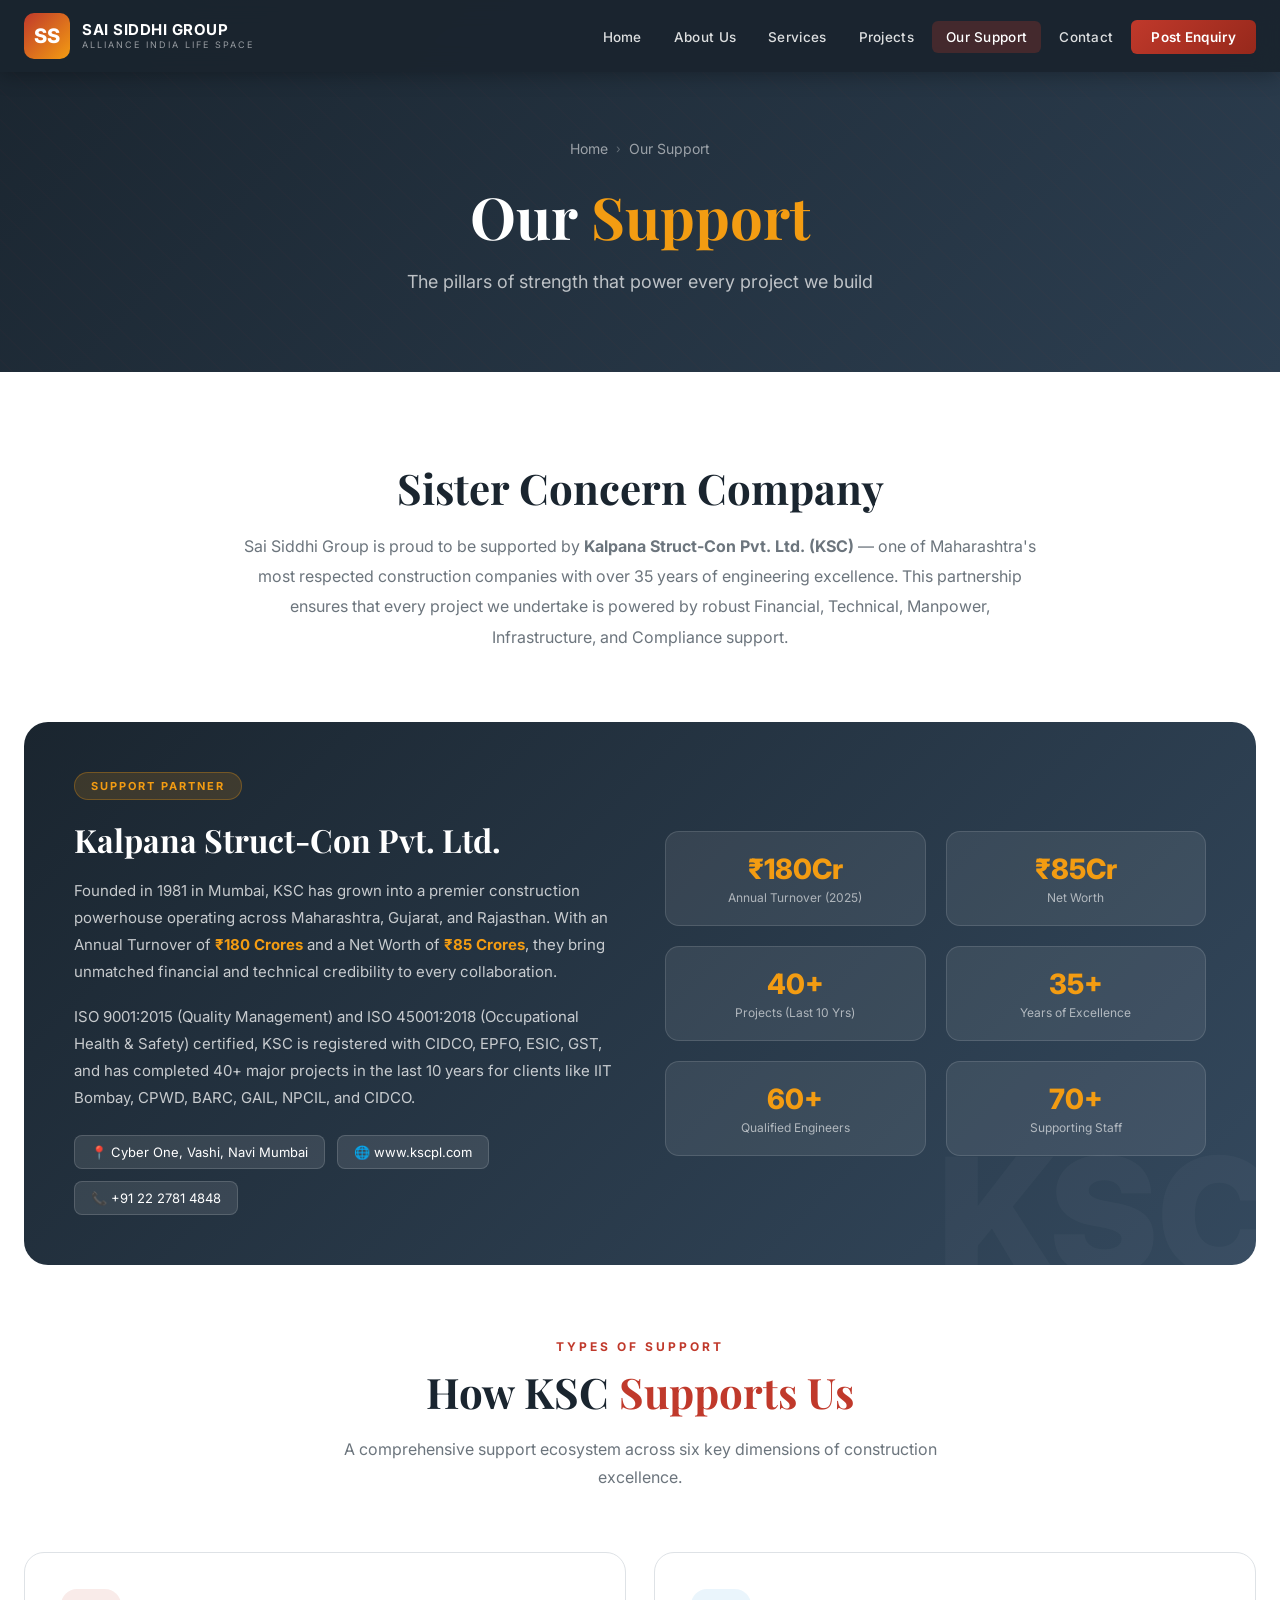
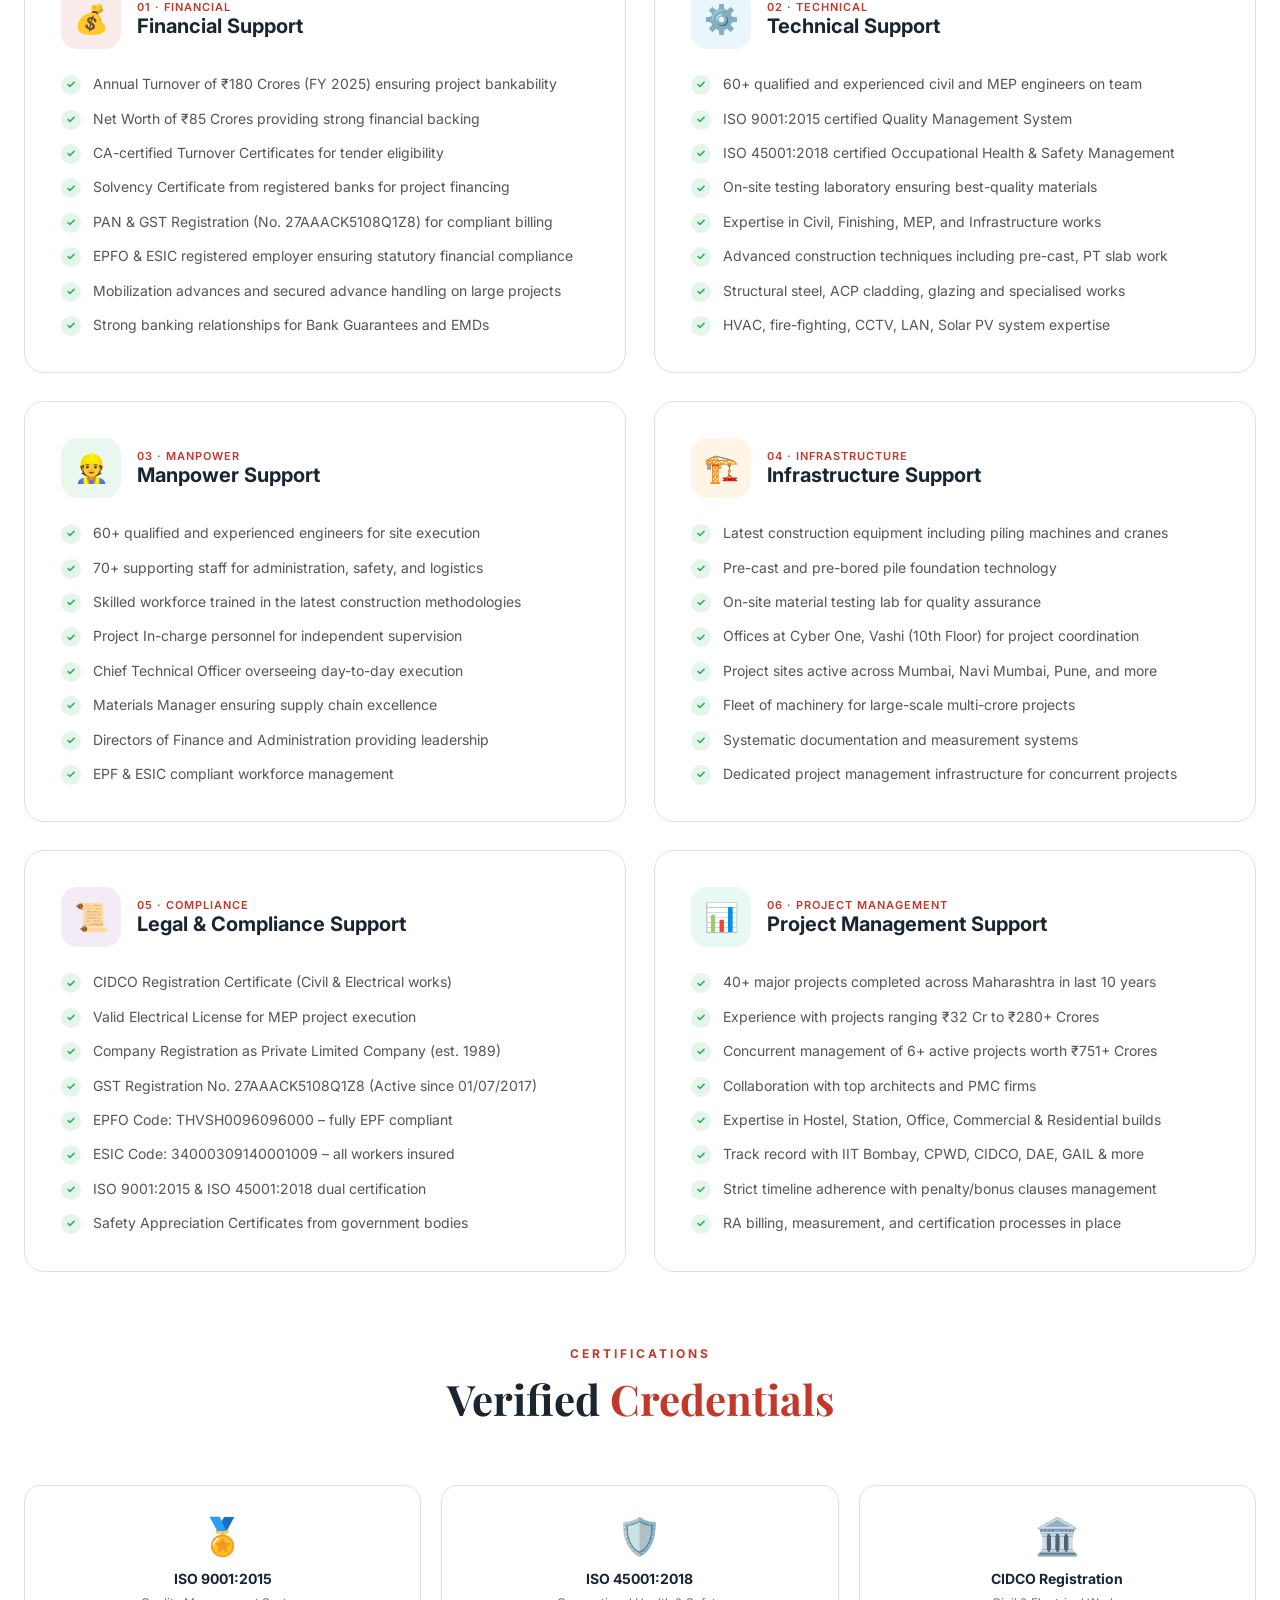
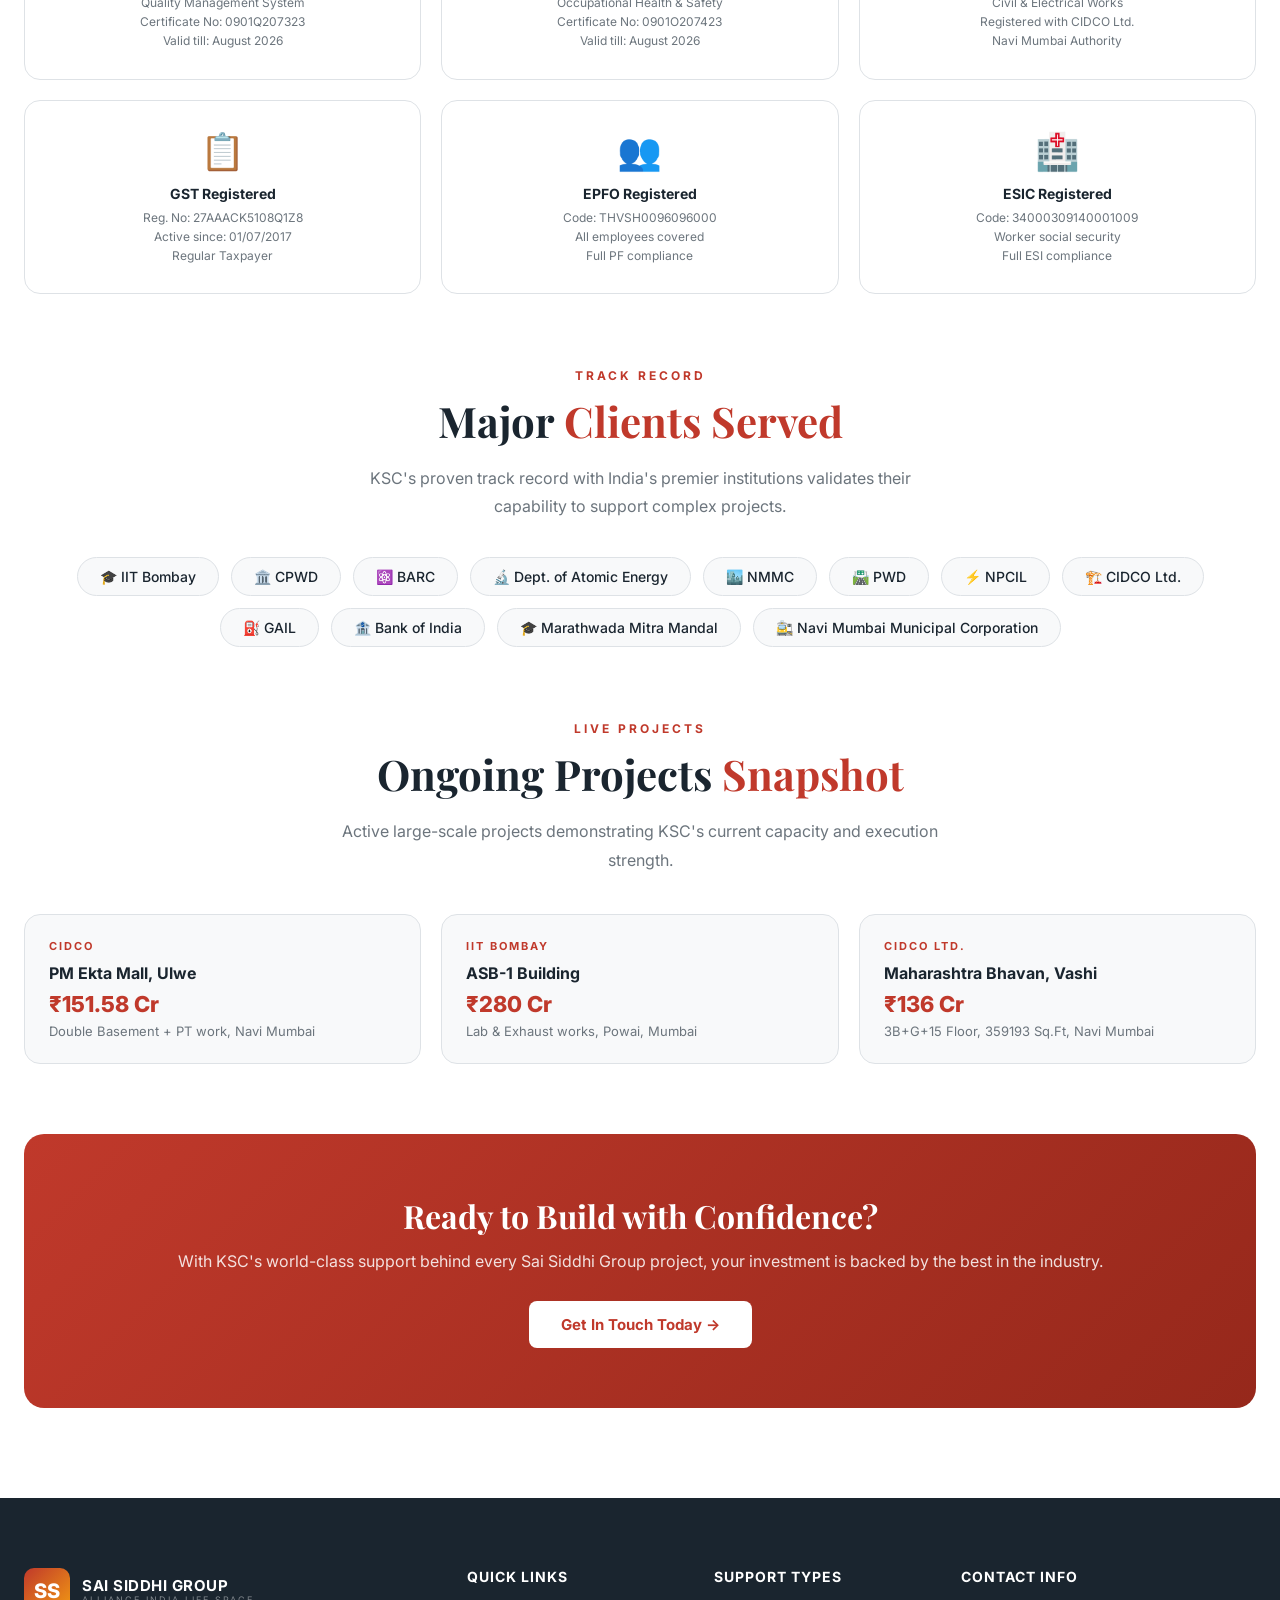
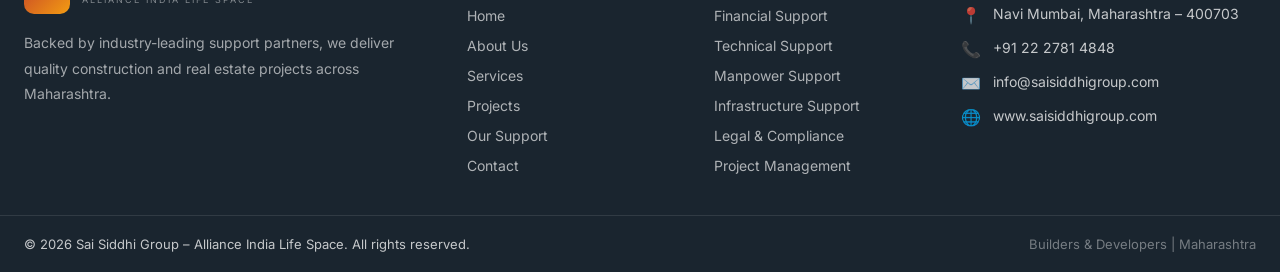
==== commit 497fd98b: "fixing header" ====
--- a/our-support.html
+++ b/our-support.html
@@ -49,7 +49,6 @@
   <section class="section">
     <div class="container">
       <div class="support-intro">
-        <div class="section-tag">Our Backbone</div>
         <h2 class="section-title">Sister Concern Company</span></h2>
         <p style="font-size:16px;color:var(--gray);line-height:1.9;margin-top:12px;">
           Sai Siddhi Group is proud to be supported by <strong>Kalpana Struct-Con Pvt. Ltd. (KSC)</strong> — one of
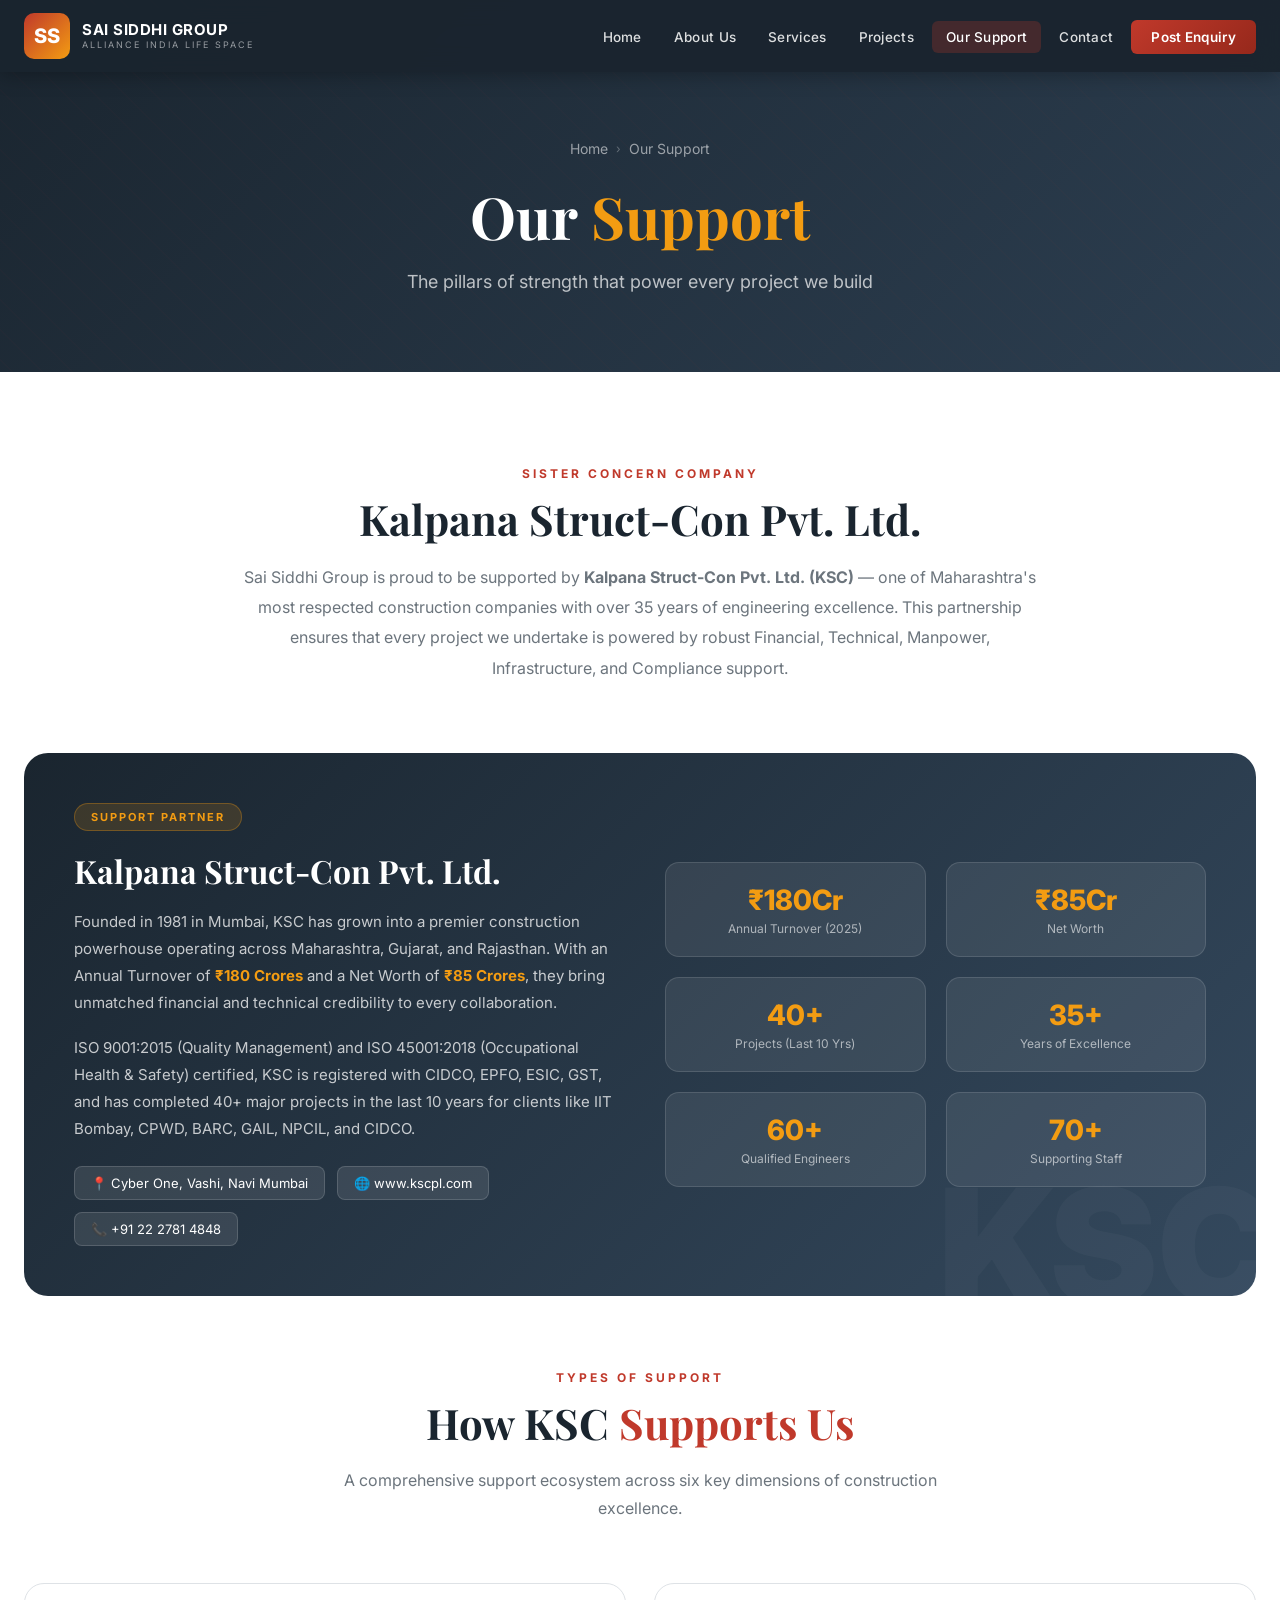
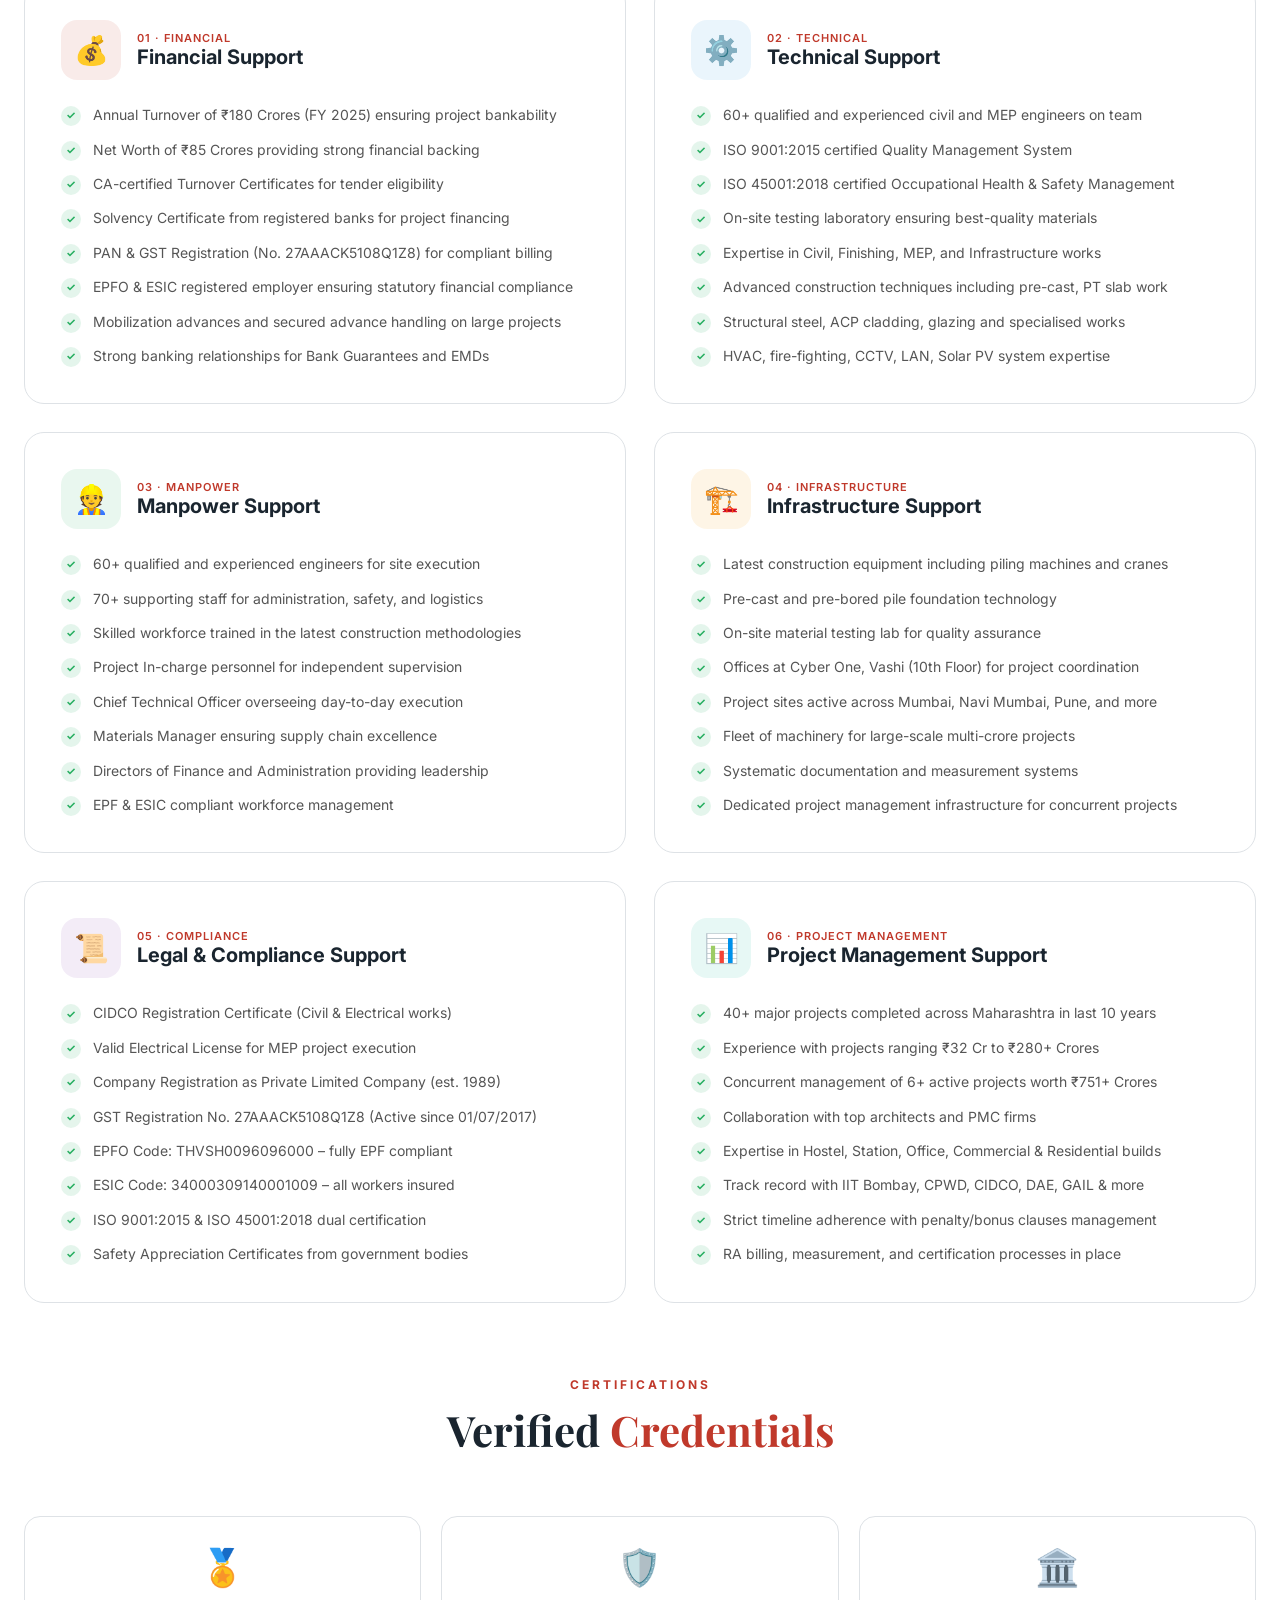
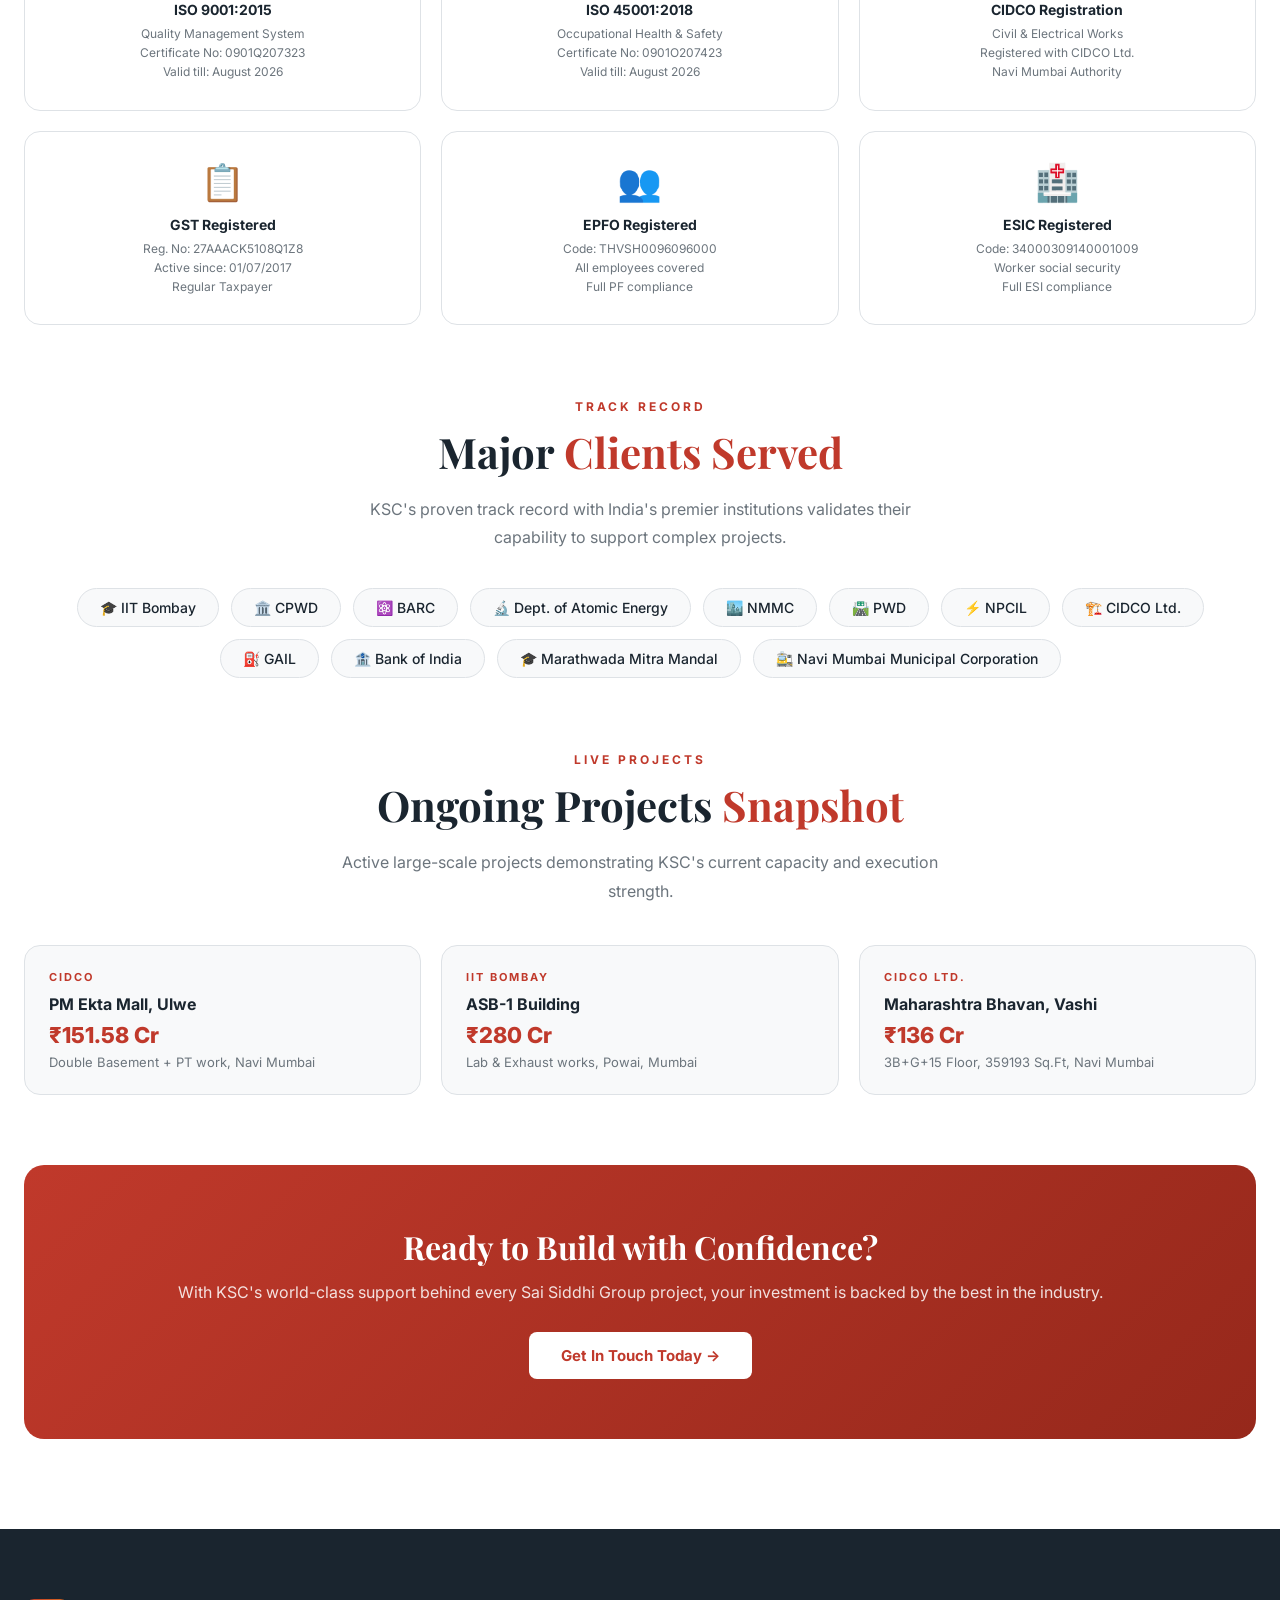
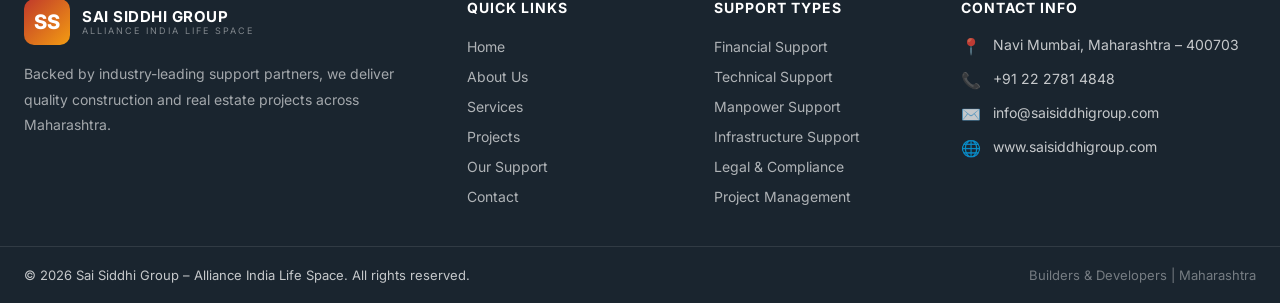
==== commit b804a9db: "updating company details" ====
--- a/our-support.html
+++ b/our-support.html
@@ -49,7 +49,8 @@
   <section class="section">
     <div class="container">
       <div class="support-intro">
-        <h2 class="section-title">Sister Concern Company</span></h2>
+        <div class="section-tag">Sister Concern Company</div>
+        <h2 class="section-title">Kalpana Struct-Con Pvt. Ltd.</span></h2>
         <p style="font-size:16px;color:var(--gray);line-height:1.9;margin-top:12px;">
           Sai Siddhi Group is proud to be supported by <strong>Kalpana Struct-Con Pvt. Ltd. (KSC)</strong> — one of
           Maharashtra's most respected construction companies with over 35 years of engineering excellence. This
